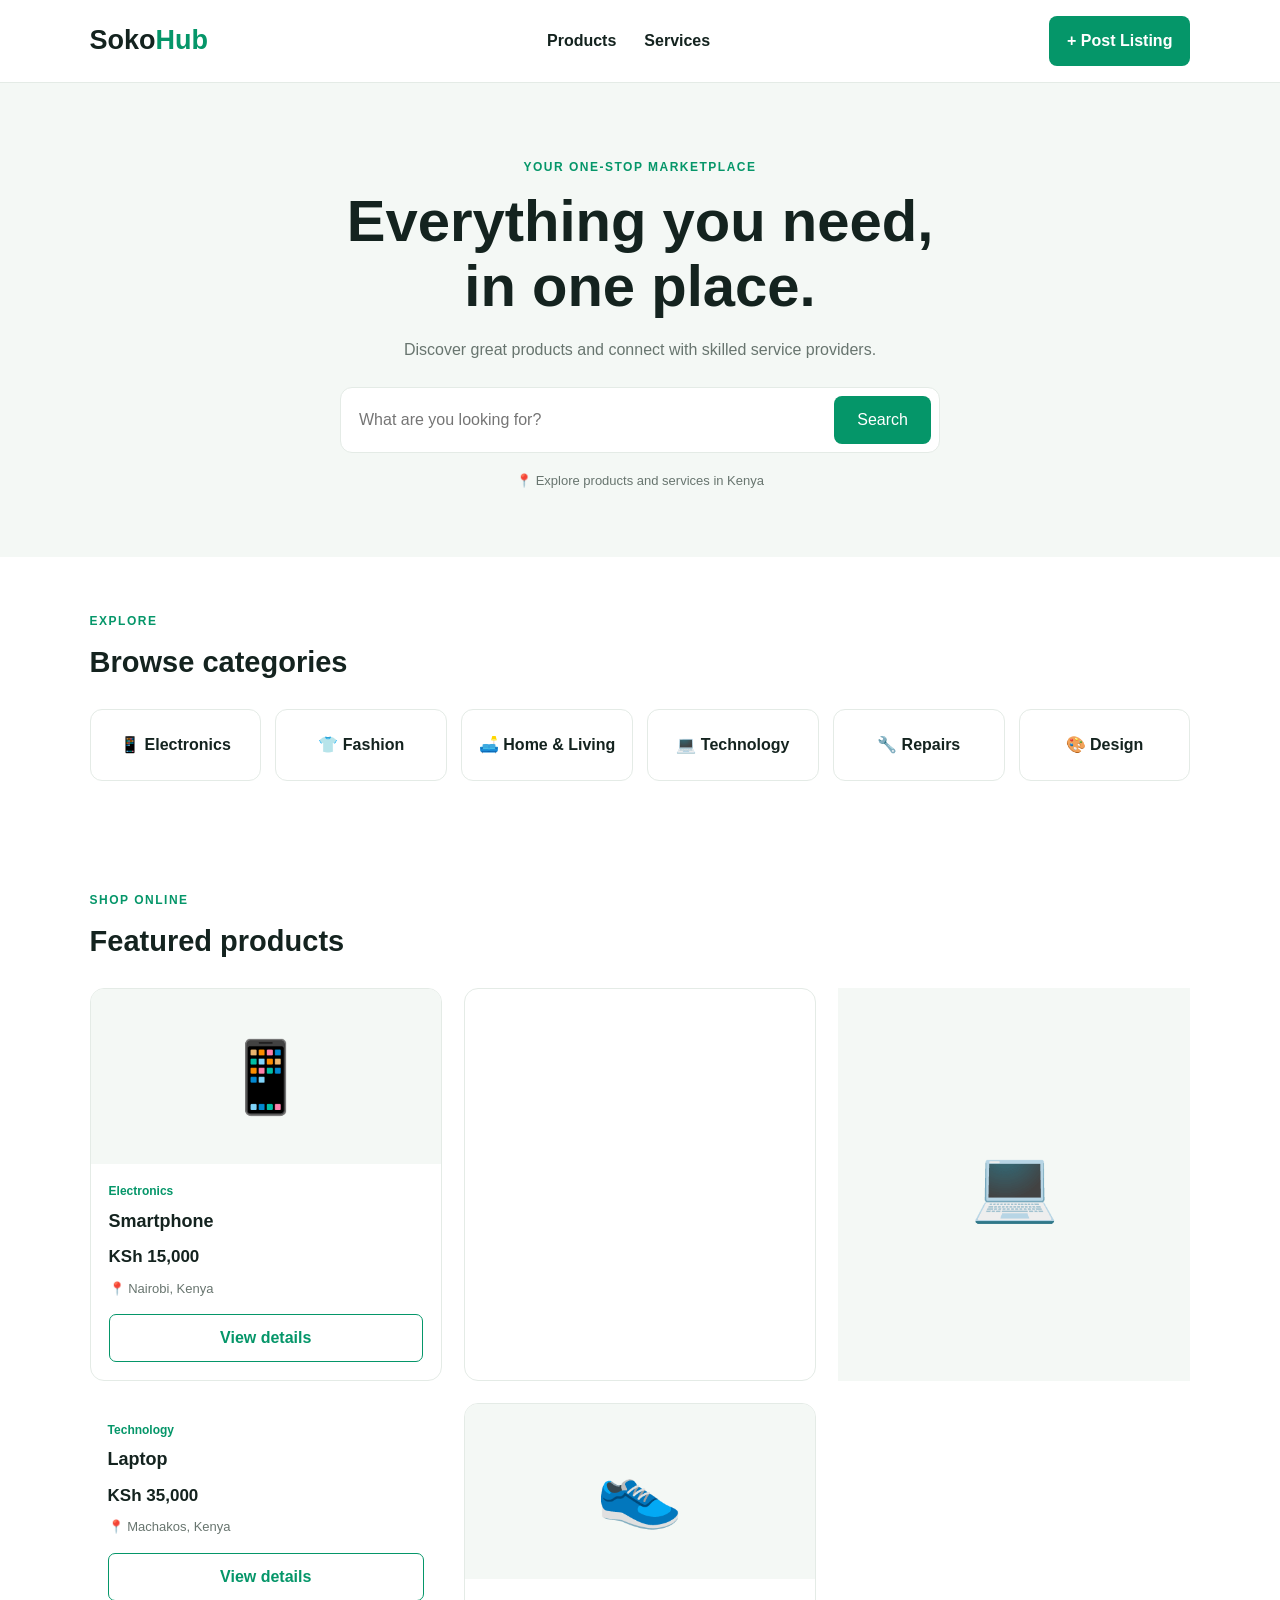
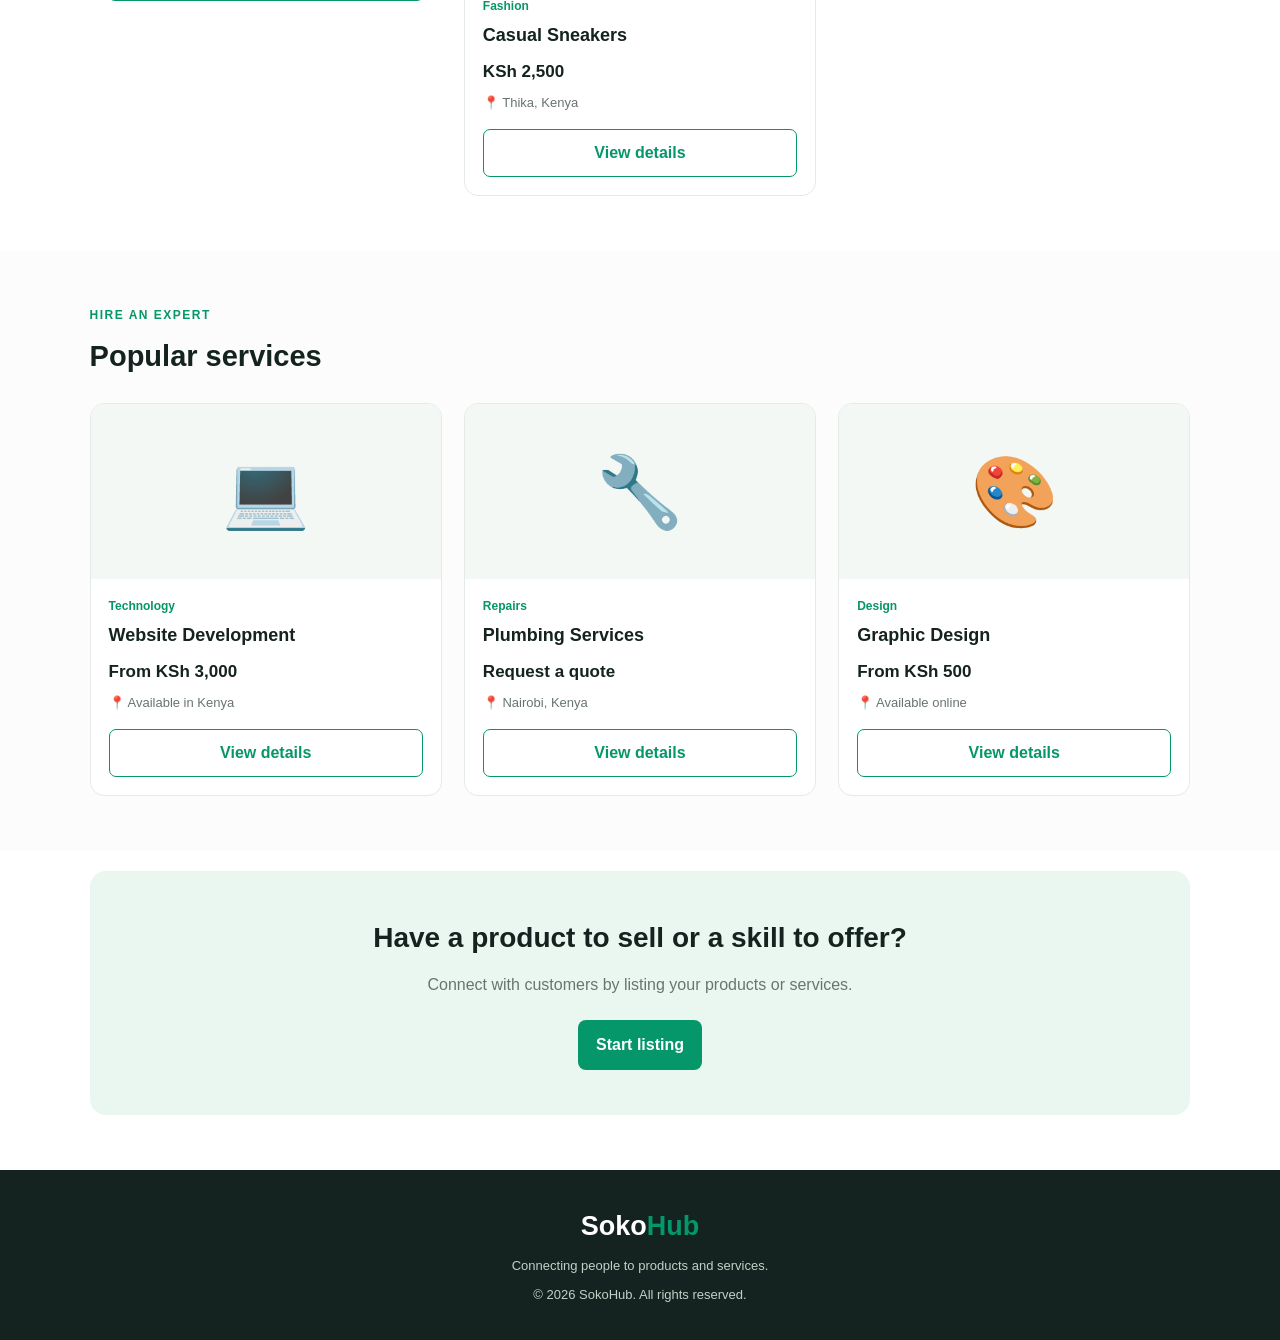
==== Frontend/index.html @ 046b7b49 "Initial SokoHub marketplace project" ====
<!DOCTYPE html>
<html lang="en">
<head>
    <meta charset="UTF-8">
    <meta name="viewport" content="width=device-width, initial-scale=1.0">
    <title>SokoHub | Products & Services</title>
    <link rel="stylesheet" href="style.css">
</head>
<body>

    <header class="navbar">
        <a href="#" class="logo">Soko<span>Hub</span></a>

        <nav>
            <a href="#products">Products</a>
            <a href="#services">Services</a>
        </nav>

        <button class="post-btn" id="postButton">
            + Post Listing
        </button>
    </header>

    <main>
        <section class="hero">
            <p class="eyebrow">YOUR ONE-STOP MARKETPLACE</p>

            <h1>Everything you need,<br>in one place.</h1>

            <p class="hero-text">
                Discover great products and connect with
                skilled service providers.
            </p>

            <form class="search-box" id="searchForm">
                <input
                    type="search"
                    id="searchInput"
                    placeholder="What are you looking for?"
                    aria-label="Search products and services"
                >
                <button type="submit">Search</button>
            </form>

            <p class="location-note">📍 Explore products and services in Kenya</p>
        </section>

        <section class="section">
            <p class="eyebrow">EXPLORE</p>
            <h2>Browse categories</h2>

            <div class="category-grid">
                <button class="category" data-category="Electronics">📱 Electronics</button>
                <button class="category" data-category="Fashion">👕 Fashion</button>
                <button class="category" data-category="Home">🛋️ Home & Living</button>
                <button class="category" data-category="Technology">💻 Technology</button>
                <button class="category" data-category="Repairs">🔧 Repairs</button>
                <button class="category" data-category="Design">🎨 Design</button>
            </div>
        </section>

        <section class="section" id="products">
            <p class="eyebrow">SHOP ONLINE</p>
            <h2>Featured products</h2>

            <div class="listing-grid">
                <article class="listing-card" data-category="Electronics">
                    <div class="listing-image">📱</div>
                    <div class="listing-info">
                        <p class="listing-category">Electronics</p>
                        <h3>Smartphone</h3>
                        <p class="price">KSh 15,000</p>
                        <p class="seller">📍 Nairobi, Kenya</p>
                        <button class="contact-btn">View details</button>
                    </div>
                </article>

                <article class="listing-card" data-type="product" data-category="Technology"></article>
                    <div class="listing-image">💻</div>
                    <div class="listing-info">
                        <p class="listing-category">Technology</p>
                        <h3>Laptop</h3>
                        <p class="price">KSh 35,000</p>
                        <p class="seller">📍 Machakos, Kenya</p>
                        <button class="contact-btn">View details</button>
                    </div>
                </article>

                <article class="listing-card" data-category="Fashion">
                    <div class="listing-image">👟</div>
                    <div class="listing-info">
                        <p class="listing-category">Fashion</p>
                        <h3>Casual Sneakers</h3>
                        <p class="price">KSh 2,500</p>
                        <p class="seller">📍 Thika, Kenya</p>
                        <button class="contact-btn">View details</button>
                    </div>
                </article>
            </div>
        </section>

        <section class="section services-section" id="services">
            <p class="eyebrow">HIRE AN EXPERT</p>
            <h2>Popular services</h2>

            <div class="listing-grid">
                <article class="listing-card" data-category="Technology">
                    <div class="listing-image">💻</div>
                    <div class="listing-info">
                        <p class="listing-category">Technology</p>
                        <h3>Website Development</h3>
                        <p class="price">From KSh 3,000</p>
                        <p class="seller">📍 Available in Kenya</p>
                        <button class="contact-btn">View details</button>
                    </div>
                </article>

                <article class="listing-card" data-category="Repairs">
                    <div class="listing-image">🔧</div>
                    <div class="listing-info">
                        <p class="listing-category">Repairs</p>
                        <h3>Plumbing Services</h3>
                        <p class="price">Request a quote</p>
                        <p class="seller">📍 Nairobi, Kenya</p>
                        <button class="contact-btn">View details</button>
                    </div>
                </article>

                <article class="listing-card" data-category="Design">
                    <div class="listing-image">🎨</div>
                    <div class="listing-info">
                        <p class="listing-category">Design</p>
                        <h3>Graphic Design</h3>
                        <p class="price">From KSh 500</p>
                        <p class="seller">📍 Available online</p>
                        <button class="contact-btn">View details</button>
                    </div>
                </article>
            </div>
        </section>

        <section class="join-section">
            <h2>Have a product to sell or a skill to offer?</h2>
            <p>Connect with customers by listing your products or services.</p>
            <button class="post-btn" id="joinButton">
                Start listing
            </button>
        </section>
    </main>

    <footer>
        <a href="#" class="logo">Soko<span>Hub</span></a>
        <p>Connecting people to products and services.</p>
        <p>© 2026 SokoHub. All rights reserved.</p>
    </footer>

    <script src="script.js"></script>
</body>
</html>
---- Frontend/style.css ----
* {
    margin: 0;
    padding: 0;
    box-sizing: border-box;
}

:root {
    --primary: #059669;
    --dark: #14231f;
    --light: #f4f8f5;
    --muted: #68756f;
    --white: #ffffff;
    --border: #e4ebe6;
}

html {
    scroll-behavior: smooth;
}

body {
    font-family: Arial, sans-serif;
    color: var(--dark);
    background: var(--white);
    line-height: 1.6;
}

button, input {
    font: inherit;
}

button {
    cursor: pointer;
}

.navbar {
    min-height: 76px;
    padding: 16px 7%;
    display: flex;
    justify-content: space-between;
    align-items: center;
    gap: 20px;
    border-bottom: 1px solid var(--border);
}

.logo {
    font-size: 27px;
    font-weight: 800;
    color: var(--dark);
    text-decoration: none;
}

.logo span {
    color: var(--primary);
}

nav {
    display: flex;
    gap: 28px;
}

nav a {
    color: var(--dark);
    text-decoration: none;
    font-weight: 600;
}

nav a:hover {
    color: var(--primary);
}

.post-btn {
    background: var(--primary);
    color: white;
    border: none;
    border-radius: 8px;
    padding: 12px 18px;
    font-weight: 700;
}

.post-btn:hover {
    background: #047857;
}

.hero {
    background: var(--light);
    text-align: center;
    padding: 75px 20px 65px;
}

.eyebrow {
    color: var(--primary);
    font-size: 12px;
    font-weight: 800;
    letter-spacing: 1.5px;
    margin-bottom: 8px;
}

.hero h1 {
    font-size: clamp(36px, 5vw, 58px);
    line-height: 1.12;
    margin: 12px 0 18px;
}

.hero-text {
    color: var(--muted);
    max-width: 500px;
    margin: 0 auto 25px;
}

.search-box {
    display: flex;
    gap: 10px;
    background: white;
    border: 1px solid var(--border);
    border-radius: 12px;
    padding: 8px;
    max-width: 600px;
    margin: 0 auto;
}

.search-box input {
    flex: 1;
    min-width: 0;
    border: none;
    outline: none;
    padding: 10px;
}

.search-box button {
    background: var(--primary);
    color: white;
    border: none;
    border-radius: 8px;
    padding: 11px 23px;
}

.location-note {
    color: var(--muted);
    font-size: 13px;
    margin-top: 18px;
}

.section {
    padding: 55px 7%;
}

.section h2 {
    font-size: 29px;
    margin-bottom: 24px;
}

.category-grid {
    display: grid;
    grid-template-columns: repeat(6, minmax(0, 1fr));
    gap: 14px;
}

.category {
    display: flex;
    flex-direction: column;
    align-items: center;
    gap: 9px;
    padding: 22px 8px;
    background: white;
    border: 1px solid var(--border);
    border-radius: 12px;
    color: var(--dark);
    font-weight: 700;
}

.category:hover {
    border-color: var(--primary);
    background: var(--light);
}

.listing-grid {
    display: grid;
    grid-template-columns: repeat(3, minmax(0, 1fr));
    gap: 22px;
}

.listing-card {
    border: 1px solid var(--border);
    border-radius: 14px;
    overflow: hidden;
    background: white;
    transition: transform 0.2s, box-shadow 0.2s;
}

.listing-card:hover {
    transform: translateY(-4px);
    box-shadow: 0 10px 25px #14231f12;
}

.listing-image {
    min-height: 175px;
    display: flex;
    justify-content: center;
    align-items: center;
    background: var(--light);
    font-size: 70px;
}

.listing-info {
    padding: 18px;
}

.listing-category {
    font-size: 12px;
    color: var(--primary);
    font-weight: 700;
}

.listing-info h3 {
    font-size: 18px;
    margin: 5px 0;
}

.price {
    font-size: 17px;
    font-weight: 800;
    margin: 8px 0;
}

.seller {
    font-size: 13px;
    color: var(--muted);
    margin-bottom: 15px;
}

.contact-btn {
    width: 100%;
    padding: 10px;
    background: white;
    border: 1px solid var(--primary);
    color: var(--primary);
    border-radius: 7px;
    font-weight: 700;
}

.contact-btn:hover {
    background: var(--primary);
    color: white;
}

.services-section {
    background: #fbfcfb;
}

.join-section {
    margin: 20px 7% 55px;
    padding: 45px 20px;
    background: #eaf7f0;
    text-align: center;
    border-radius: 16px;
}

.join-section h2 {
    font-size: 28px;
}

.join-section p {
    margin: 12px 0 22px;
    color: var(--muted);
}

footer {
    padding: 35px 7%;
    text-align: center;
    background: var(--dark);
    color: white;
}

footer .logo {
    color: white;
}

footer p {
    color: #c2d0c8;
    font-size: 13px;
    margin-top: 8px;
}

@media (max-width: 800px) {
    .category-grid {
        grid-template-columns: repeat(3, minmax(0, 1fr));
    }

    .listing-grid {
        grid-template-columns: repeat(2, minmax(0, 1fr));
        gap: 14px;
    }

    .navbar, .section {
        padding-left: 5%;
        padding-right: 5%;
    }
}

@media (max-width: 520px) {
    .navbar {
        flex-wrap: wrap;
    }

    nav {
        gap: 14px;
        font-size: 13px;
    }

    .navbar .post-btn {
        padding: 9px 11px;
        font-size: 12px;
    }

    .hero {
        padding: 55px 18px;
    }

    .search-box button {
        padding: 10px 14px;
    }

    .listing-grid {
        grid-template-columns: 1fr;
    }

    .listing-image {
        min-height: 150px;
    }

    .join-section {
        margin: 10px 5% 35px;
        padding: 32px 18px;
    }
}
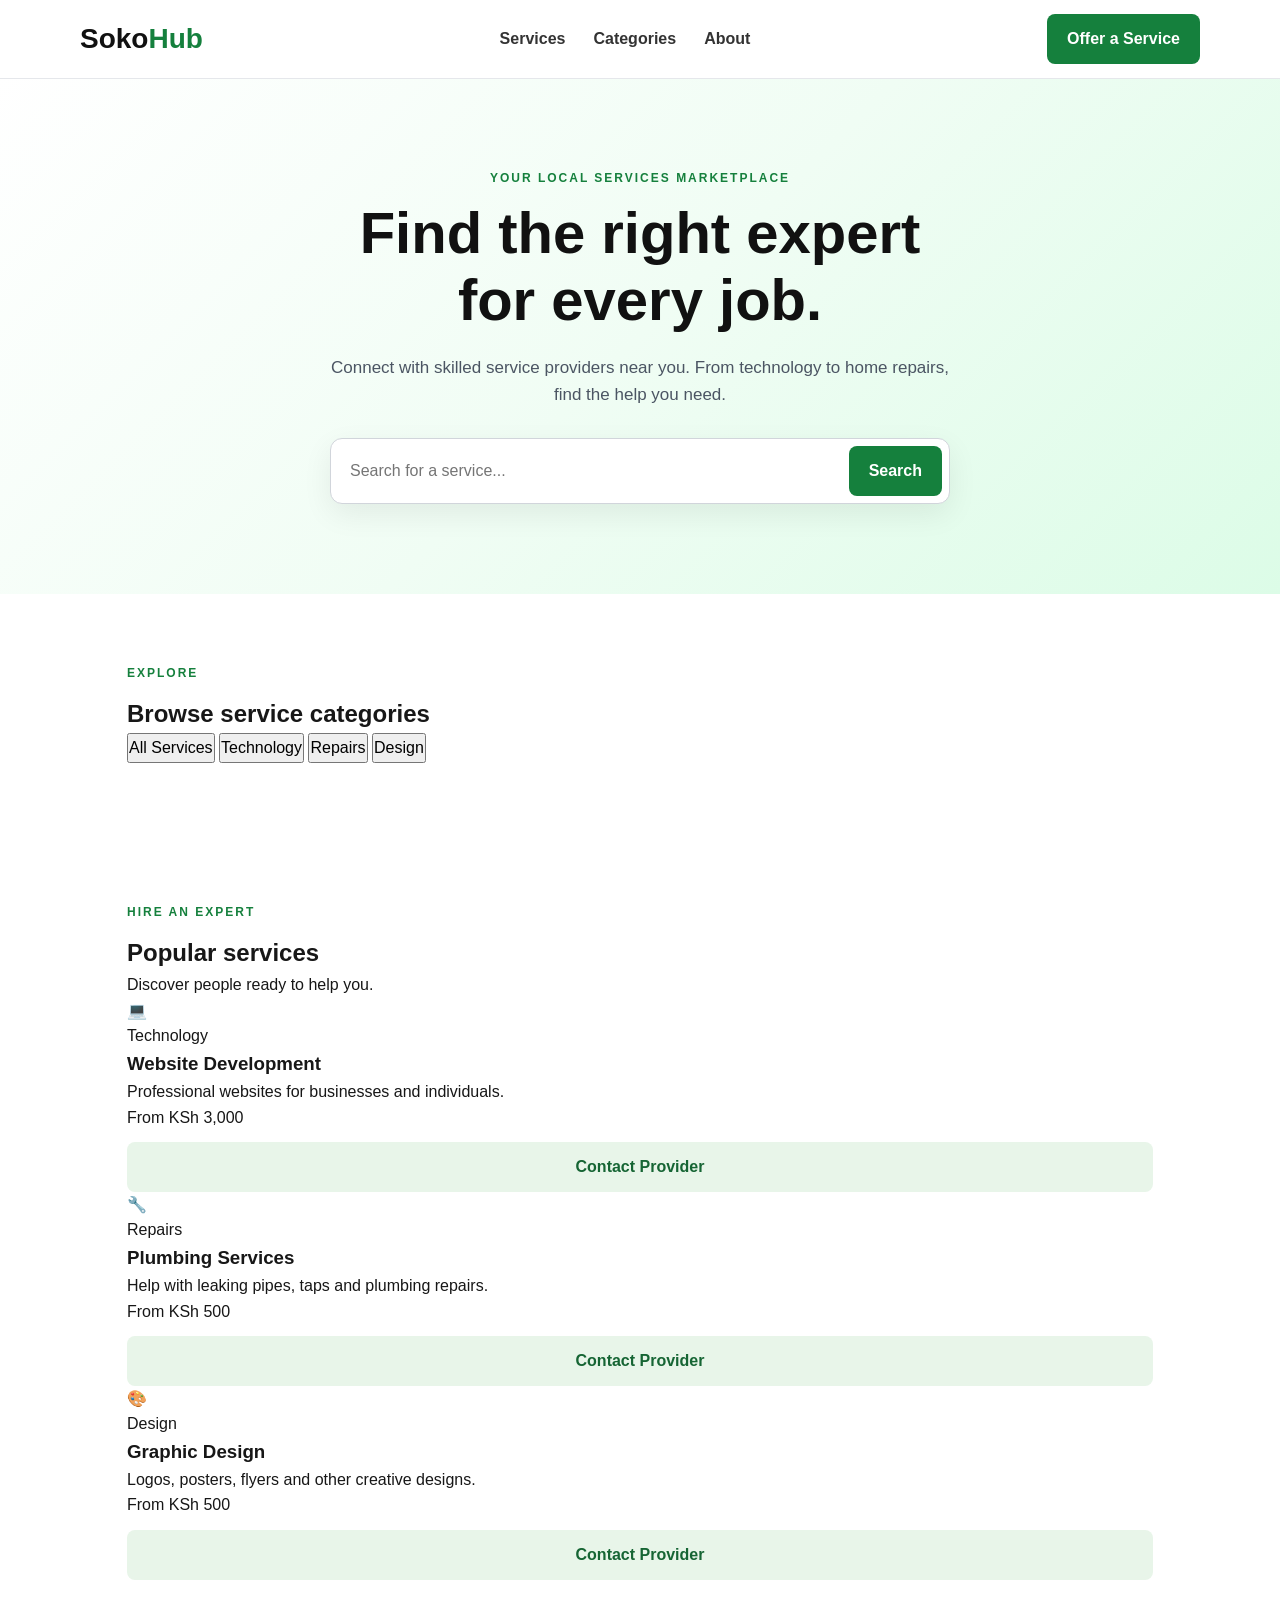
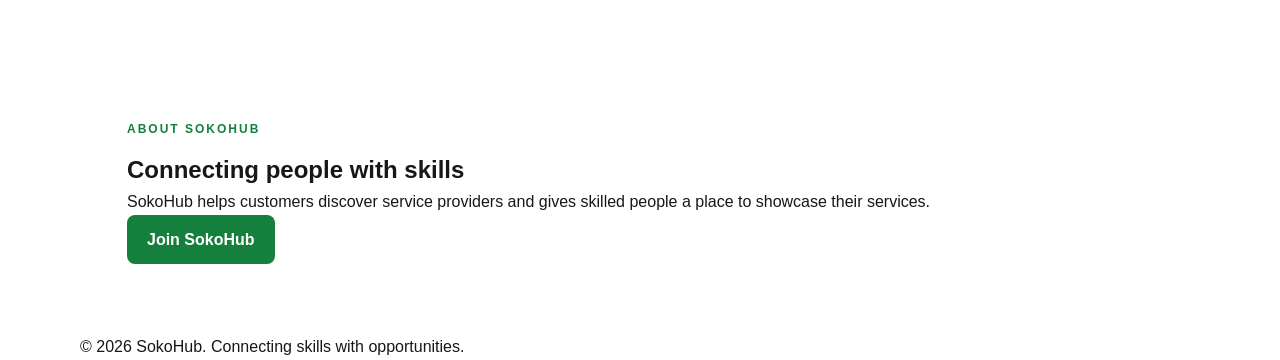
==== commit 0b28c20c: "Improve SokoHub website styling" ====
--- a/Frontend/index.html
+++ b/Frontend/index.html
@@ -4,155 +4,124 @@
 <head>
     <meta charset="UTF-8">
     <meta name="viewport" content="width=device-width, initial-scale=1.0">
-    <title>SokoHub | Products & Services</title>
+    <title>SokoHub | Find Trusted Services</title>
     <link rel="stylesheet" href="style.css">
 </head>
 <body>
 
-    <header class="navbar">
-        <a href="#" class="logo">Soko<span>Hub</span></a>
+    <header class="site-header">
+        <div class="container navbar">
+            <a href="#" class="logo">Soko<span>Hub</span></a>
 
-        <nav>
-            <a href="#products">Products</a>
-            <a href="#services">Services</a>
-        </nav>
+            <nav>
+                <a href="#services">Services</a>
+                <a href="#categories">Categories</a>
+                <a href="#about">About</a>
+            </nav>
 
-        <button class="post-btn" id="postButton">
-            + Post Listing
-        </button>
+            <button id="postButton" class="primary-btn">Offer a Service</button>
+        </div>
     </header>
 
     <main>
         <section class="hero">
-            <p class="eyebrow">YOUR ONE-STOP MARKETPLACE</p>
+            <div class="container">
+                <p class="eyebrow">YOUR LOCAL SERVICES MARKETPLACE</p>
+                <h1>Find the right expert<br>for every job.</h1>
+                <p class="hero-text">
+                    Connect with skilled service providers near you.
+                    From technology to home repairs, find the help you need.
+                </p>
 
-            <h1>Everything you need,<br>in one place.</h1>
-
-            <p class="hero-text">
-                Discover great products and connect with
-                skilled service providers.
-            </p>
-
-            <form class="search-box" id="searchForm">
-                <input
-                    type="search"
-                    id="searchInput"
-                    placeholder="What are you looking for?"
-                    aria-label="Search products and services"
-                >
-                <button type="submit">Search</button>
-            </form>
-
-            <p class="location-note">📍 Explore products and services in Kenya</p>
-        </section>
-
-        <section class="section">
-            <p class="eyebrow">EXPLORE</p>
-            <h2>Browse categories</h2>
-
-            <div class="category-grid">
-                <button class="category" data-category="Electronics">📱 Electronics</button>
-                <button class="category" data-category="Fashion">👕 Fashion</button>
-                <button class="category" data-category="Home">🛋️ Home & Living</button>
-                <button class="category" data-category="Technology">💻 Technology</button>
-                <button class="category" data-category="Repairs">🔧 Repairs</button>
-                <button class="category" data-category="Design">🎨 Design</button>
+                <form class="search-box" id="searchForm">
+                    <input
+                        type="search"
+                        id="searchInput"
+                        placeholder="Search for a service..."
+                        aria-label="Search services"
+                    >
+                    <button type="submit" class="primary-btn">Search</button>
+                </form>
             </div>
         </section>
 
-        <section class="section" id="products">
-            <p class="eyebrow">SHOP ONLINE</p>
-            <h2>Featured products</h2>
+        <section class="section" id="categories">
+            <div class="container">
+                <p class="eyebrow">EXPLORE</p>
+                <h2>Browse service categories</h2>
 
-            <div class="listing-grid">
-                <article class="listing-card" data-category="Electronics">
-                    <div class="listing-image">📱</div>
-                    <div class="listing-info">
-                        <p class="listing-category">Electronics</p>
-                        <h3>Smartphone</h3>
-                        <p class="price">KSh 15,000</p>
-                        <p class="seller">📍 Nairobi, Kenya</p>
-                        <button class="contact-btn">View details</button>
-                    </div>
-                </article>
-
-                <article class="listing-card" data-type="product" data-category="Technology"></article>
-                    <div class="listing-image">💻</div>
-                    <div class="listing-info">
-                        <p class="listing-category">Technology</p>
-                        <h3>Laptop</h3>
-                        <p class="price">KSh 35,000</p>
-                        <p class="seller">📍 Machakos, Kenya</p>
-                        <button class="contact-btn">View details</button>
-                    </div>
-                </article>
-
-                <article class="listing-card" data-category="Fashion">
-                    <div class="listing-image">👟</div>
-                    <div class="listing-info">
-                        <p class="listing-category">Fashion</p>
-                        <h3>Casual Sneakers</h3>
-                        <p class="price">KSh 2,500</p>
-                        <p class="seller">📍 Thika, Kenya</p>
-                        <button class="contact-btn">View details</button>
-                    </div>
-                </article>
+                <div class="categories">
+                    <button class="category" data-category="">All Services</button>
+                    <button class="category" data-category="Technology">Technology</button>
+                    <button class="category" data-category="Repairs">Repairs</button>
+                    <button class="category" data-category="Design">Design</button>
+                </div>
             </div>
         </section>
 
         <section class="section services-section" id="services">
-            <p class="eyebrow">HIRE AN EXPERT</p>
-            <h2>Popular services</h2>
+            <div class="container">
+                <p class="eyebrow">HIRE AN EXPERT</p>
+                <h2>Popular services</h2>
+                <p class="section-text">Discover people ready to help you.</p>
 
-            <div class="listing-grid">
-                <article class="listing-card" data-category="Technology">
-                    <div class="listing-image">💻</div>
-                    <div class="listing-info">
-                        <p class="listing-category">Technology</p>
-                        <h3>Website Development</h3>
-                        <p class="price">From KSh 3,000</p>
-                        <p class="seller">📍 Available in Kenya</p>
-                        <button class="contact-btn">View details</button>
-                    </div>
-                </article>
+                <div class="listings-grid">
 
-                <article class="listing-card" data-category="Repairs">
-                    <div class="listing-image">🔧</div>
-                    <div class="listing-info">
-                        <p class="listing-category">Repairs</p>
-                        <h3>Plumbing Services</h3>
-                        <p class="price">Request a quote</p>
-                        <p class="seller">📍 Nairobi, Kenya</p>
-                        <button class="contact-btn">View details</button>
-                    </div>
-                </article>
+                    <article class="listing-card" data-category="Technology" data-type="service">
+                        <div class="listing-image">💻</div>
+                        <div class="listing-content">
+                            <p class="listing-category">Technology</p>
+                            <h3>Website Development</h3>
+                            <p>Professional websites for businesses and individuals.</p>
+                            <p class="price">From KSh 3,000</p>
+                            <button class="contact-btn">Contact Provider</button>
+                        </div>
+                    </article>
 
-                <article class="listing-card" data-category="Design">
-                    <div class="listing-image">🎨</div>
-                    <div class="listing-info">
-                        <p class="listing-category">Design</p>
-                        <h3>Graphic Design</h3>
-                        <p class="price">From KSh 500</p>
-                        <p class="seller">📍 Available online</p>
-                        <button class="contact-btn">View details</button>
-                    </div>
-                </article>
+                    <article class="listing-card" data-category="Repairs" data-type="service">
+                        <div class="listing-image">🔧</div>
+                        <div class="listing-content">
+                            <p class="listing-category">Repairs</p>
+                            <h3>Plumbing Services</h3>
+                            <p>Help with leaking pipes, taps and plumbing repairs.</p>
+                            <p class="price">From KSh 500</p>
+                            <button class="contact-btn">Contact Provider</button>
+                        </div>
+                    </article>
+
+                    <article class="listing-card" data-category="Design" data-type="service">
+                        <div class="listing-image">🎨</div>
+                        <div class="listing-content">
+                            <p class="listing-category">Design</p>
+                            <h3>Graphic Design</h3>
+                            <p>Logos, posters, flyers and other creative designs.</p>
+                            <p class="price">From KSh 500</p>
+                            <button class="contact-btn">Contact Provider</button>
+                        </div>
+                    </article>
+
+                </div>
+                <p id="noResults" hidden>No services found. Try another search.</p>
             </div>
         </section>
 
-        <section class="join-section">
-            <h2>Have a product to sell or a skill to offer?</h2>
-            <p>Connect with customers by listing your products or services.</p>
-            <button class="post-btn" id="joinButton">
-                Start listing
-            </button>
+        <section class="section about-section" id="about">
+            <div class="container">
+                <p class="eyebrow">ABOUT SOKOHUB</p>
+                <h2>Connecting people with skills</h2>
+                <p>
+                    SokoHub helps customers discover service providers
+                    and gives skilled people a place to showcase their services.
+                </p>
+                <button id="joinButton" class="primary-btn">Join SokoHub</button>
+            </div>
         </section>
     </main>
 
     <footer>
-        <a href="#" class="logo">Soko<span>Hub</span></a>
-        <p>Connecting people to products and services.</p>
-        <p>© 2026 SokoHub. All rights reserved.</p>
+        <div class="container">
+            <p>&copy; 2026 SokoHub. Connecting skills with opportunities.</p>
+        </div>
     </footer>
 
     <script src="script.js"></script>
--- a/Frontend/style.css
+++ b/Frontend/style.css
@@ -1,3 +1,4 @@
+/* SOKOHUB - GREEN, WHITE & BLACK THEME */
 
 * {
     margin: 0;
@@ -5,27 +6,24 @@
     box-sizing: border-box;
 }
 
-:root {
-    --primary: #059669;
-    --dark: #14231f;
-    --light: #f4f8f5;
-    --muted: #68756f;
-    --white: #ffffff;
-    --border: #e4ebe6;
-}
-
 html {
     scroll-behavior: smooth;
 }
 
 body {
-    font-family: Arial, sans-serif;
-    color: var(--dark);
-    background: var(--white);
+    font-family: Arial, Helvetica, sans-serif;
+    background: #ffffff;
+    color: #171717;
     line-height: 1.6;
 }
 
-button, input {
+a {
+    text-decoration: none;
+    color: inherit;
+}
+
+button,
+input {
     font: inherit;
 }
 
@@ -33,90 +31,127 @@
     cursor: pointer;
 }
 
+.container {
+    width: min(1120px, 90%);
+    margin: 0 auto;
+}
+
+/* HEADER */
+
+.site-header {
+    background: #ffffff;
+    border-bottom: 1px solid #e5e7eb;
+    position: sticky;
+    top: 0;
+    z-index: 10;
+}
+
 .navbar {
-    min-height: 76px;
-    padding: 16px 7%;
+    min-height: 78px;
     display: flex;
+    align-items: center;
     justify-content: space-between;
-    align-items: center;
-    gap: 20px;
-    border-bottom: 1px solid var(--border);
+    gap: 24px;
 }
 
 .logo {
-    font-size: 27px;
+    font-size: 28px;
     font-weight: 800;
-    color: var(--dark);
-    text-decoration: none;
+    color: #111111;
 }
 
 .logo span {
-    color: var(--primary);
+    color: #15803d;
 }
 
 nav {
     display: flex;
+    align-items: center;
     gap: 28px;
 }
 
 nav a {
-    color: var(--dark);
-    text-decoration: none;
+    color: #333333;
     font-weight: 600;
+    transition: color 0.2s;
 }
 
 nav a:hover {
-    color: var(--primary);
+    color: #15803d;
 }
 
-.post-btn {
-    background: var(--primary);
-    color: white;
+/* BUTTONS */
+
+.primary-btn,
+.contact-btn {
     border: none;
     border-radius: 8px;
-    padding: 12px 18px;
+    padding: 12px 20px;
     font-weight: 700;
+    transition: background 0.2s, transform 0.2s;
 }
 
-.post-btn:hover {
-    background: #047857;
+.primary-btn {
+    background: #15803d;
+    color: #ffffff;
 }
 
+.primary-btn:hover {
+    background: #166534;
+    transform: translateY(-1px);
+}
+
+.contact-btn {
+    width: 100%;
+    background: #e8f5e9;
+    color: #166534;
+    margin-top: 12px;
+}
+
+.contact-btn:hover {
+    background: #c8e6c9;
+}
+
+/* HERO */
+
 .hero {
-    background: var(--light);
+    background: linear-gradient(135deg, #ffffff, #f0fdf4, #dcfce7);
+    padding: 90px 0;
     text-align: center;
-    padding: 75px 20px 65px;
 }
 
 .eyebrow {
-    color: var(--primary);
+    color: #15803d;
     font-size: 12px;
     font-weight: 800;
-    letter-spacing: 1.5px;
-    margin-bottom: 8px;
+    letter-spacing: 2px;
+    margin-bottom: 12px;
 }
 
 .hero h1 {
+    color: #111111;
     font-size: clamp(36px, 5vw, 58px);
-    line-height: 1.12;
-    margin: 12px 0 18px;
+    line-height: 1.15;
+    margin-bottom: 20px;
 }
 
 .hero-text {
-    color: var(--muted);
-    max-width: 500px;
-    margin: 0 auto 25px;
+    max-width: 620px;
+    margin: 0 auto 30px;
+    color: #4b5563;
+    font-size: 17px;
 }
 
 .search-box {
     display: flex;
-    gap: 10px;
-    background: white;
-    border: 1px solid var(--border);
+    max-width: 620px;
+    margin: 0 auto;
+    padding: 7px;
+    background: #ffffff;
+    border: 1px solid #d1d5db;
     border-radius: 12px;
-    padding: 8px;
-    max-width: 600px;
-    margin: 0 auto;
+    box-shadow: 0 10px 30px rgba(0, 0, 0, 0.07);
+    gap: 8px;
 }
 
 .search-box input {
@@ -124,213 +159,11 @@
     min-width: 0;
     border: none;
     outline: none;
-    padding: 10px;
+    padding: 12px;
+    background: transparent;
 }
 
-.search-box button {
-    background: var(--primary);
-    color: white;
-    border: none;
-    border-radius: 8px;
-    padding: 11px 23px;
-}
-
-.location-note {
-    color: var(--muted);
-    font-size: 13px;
-    margin-top: 18px;
-}
+/* SECTIONS */
 
 .section {
-    padding: 55px 7%;
-}
-
-.section h2 {
-    font-size: 29px;
-    margin-bottom: 24px;
-}
-
-.category-grid {
-    display: grid;
-    grid-template-columns: repeat(6, minmax(0, 1fr));
-    gap: 14px;
-}
-
-.category {
-    display: flex;
-    flex-direction: column;
-    align-items: center;
-    gap: 9px;
-    padding: 22px 8px;
-    background: white;
-    border: 1px solid var(--border);
-    border-radius: 12px;
-    color: var(--dark);
-    font-weight: 700;
-}
-
-.category:hover {
-    border-color: var(--primary);
-    background: var(--light);
-}
-
-.listing-grid {
-    display: grid;
-    grid-template-columns: repeat(3, minmax(0, 1fr));
-    gap: 22px;
-}
-
-.listing-card {
-    border: 1px solid var(--border);
-    border-radius: 14px;
-    overflow: hidden;
-    background: white;
-    transition: transform 0.2s, box-shadow 0.2s;
-}
-
-.listing-card:hover {
-    transform: translateY(-4px);
-    box-shadow: 0 10px 25px #14231f12;
-}
-
-.listing-image {
-    min-height: 175px;
-    display: flex;
-    justify-content: center;
-    align-items: center;
-    background: var(--light);
-    font-size: 70px;
-}
-
-.listing-info {
-    padding: 18px;
-}
-
-.listing-category {
-    font-size: 12px;
-    color: var(--primary);
-    font-weight: 700;
-}
-
-.listing-info h3 {
-    font-size: 18px;
-    margin: 5px 0;
-}
-
-.price {
-    font-size: 17px;
-    font-weight: 800;
-    margin: 8px 0;
-}
-
-.seller {
-    font-size: 13px;
-    color: var(--muted);
-    margin-bottom: 15px;
-}
-
-.contact-btn {
-    width: 100%;
-    padding: 10px;
-    background: white;
-    border: 1px solid var(--primary);
-    color: var(--primary);
-    border-radius: 7px;
-    font-weight: 700;
-}
-
-.contact-btn:hover {
-    background: var(--primary);
-    color: white;
-}
-
-.services-section {
-    background: #fbfcfb;
-}
-
-.join-section {
-    margin: 20px 7% 55px;
-    padding: 45px 20px;
-    background: #eaf7f0;
-    text-align: center;
-    border-radius: 16px;
-}
-
-.join-section h2 {
-    font-size: 28px;
-}
-
-.join-section p {
-    margin: 12px 0 22px;
-    color: var(--muted);
-}
-
-footer {
-    padding: 35px 7%;
-    text-align: center;
-    background: var(--dark);
-    color: white;
-}
-
-footer .logo {
-    color: white;
-}
-
-footer p {
-    color: #c2d0c8;
-    font-size: 13px;
-    margin-top: 8px;
-}
-
-@media (max-width: 800px) {
-    .category-grid {
-        grid-template-columns: repeat(3, minmax(0, 1fr));
-    }
-
-    .listing-grid {
-        grid-template-columns: repeat(2, minmax(0, 1fr));
-        gap: 14px;
-    }
-
-    .navbar, .section {
-        padding-left: 5%;
-        padding-right: 5%;
-    }
-}
-
-@media (max-width: 520px) {
-    .navbar {
-        flex-wrap: wrap;
-    }
-
-    nav {
-        gap: 14px;
-        font-size: 13px;
-    }
-
-    .navbar .post-btn {
-        padding: 9px 11px;
-        font-size: 12px;
-    }
-
-    .hero {
-        padding: 55px 18px;
-    }
-
-    .search-box button {
-        padding: 10px 14px;
-    }
-
-    .listing-grid {
-        grid-template-columns: 1fr;
-    }
-
-    .listing-image {
-        min-height: 150px;
-    }
-
-    .join-section {
-        margin: 10px 5% 35px;
-        padding: 32px 18px;
-    }
-}
+    padding: 70px
